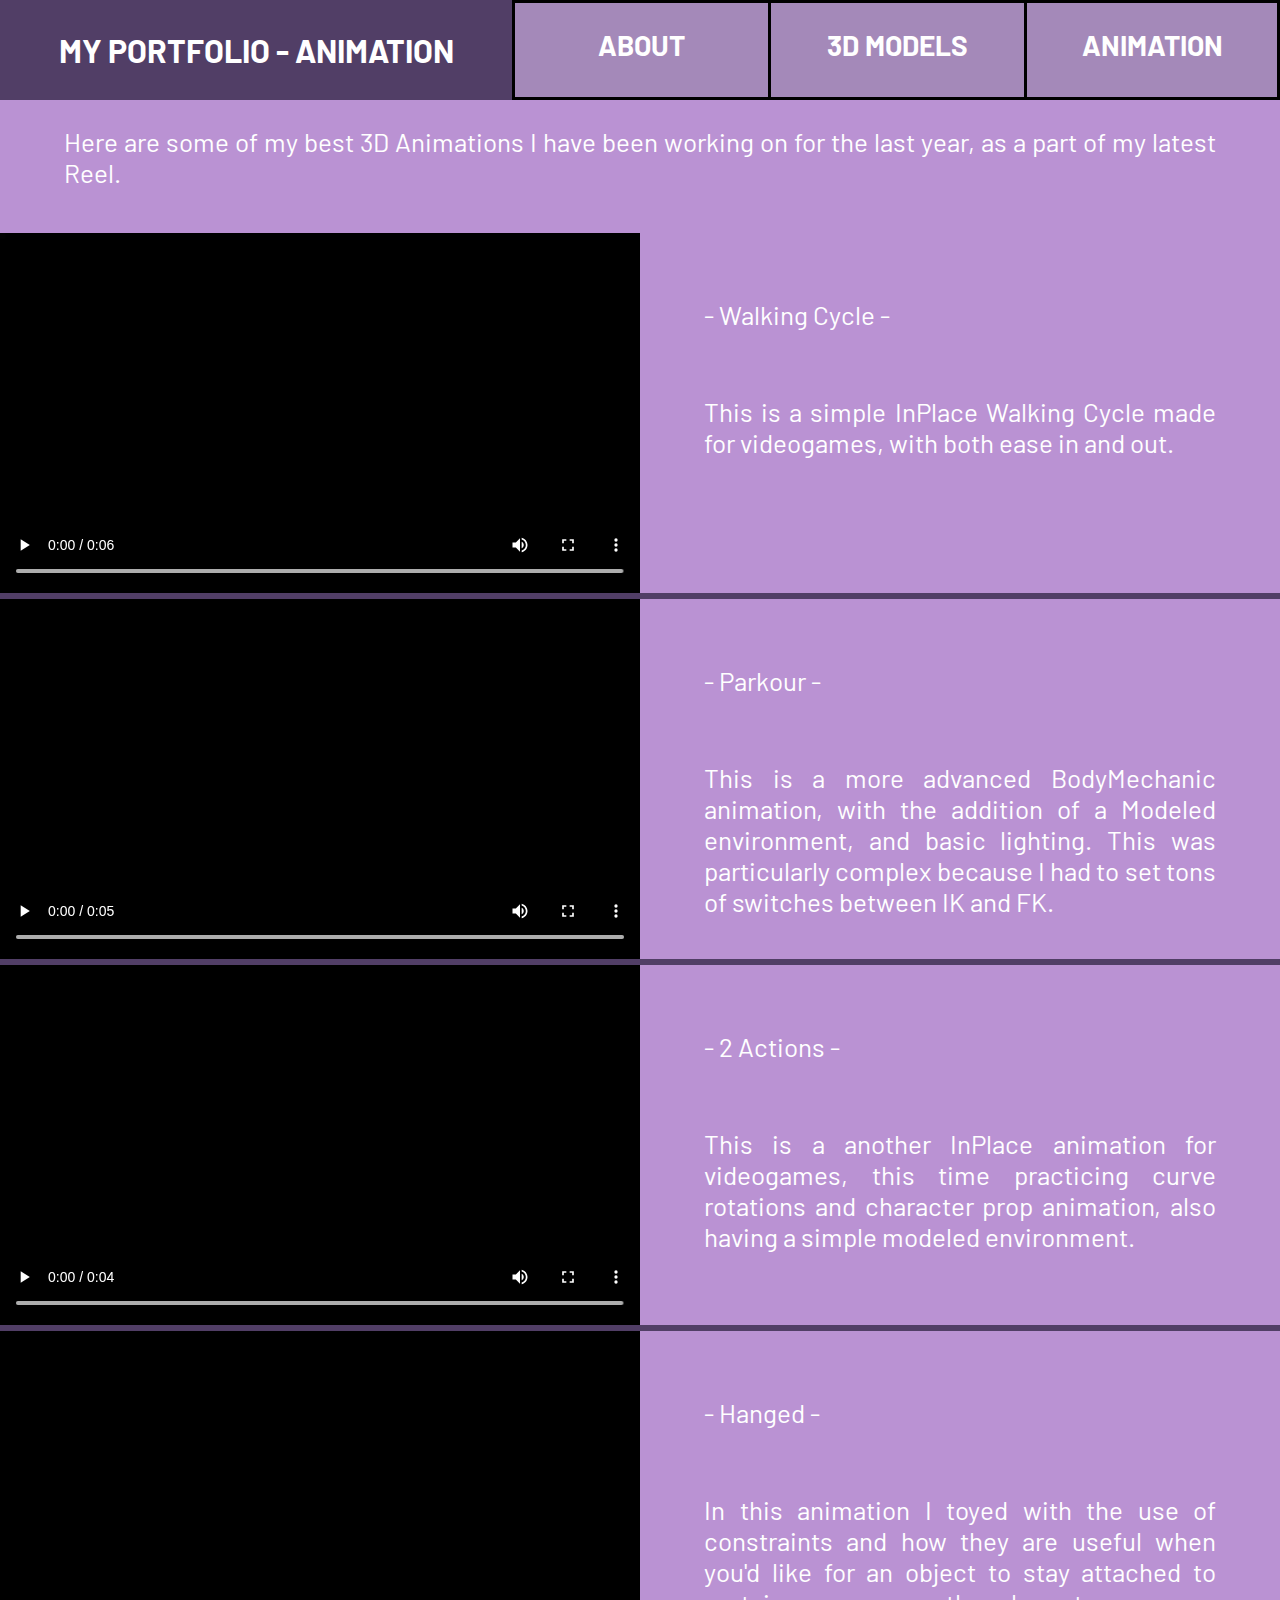
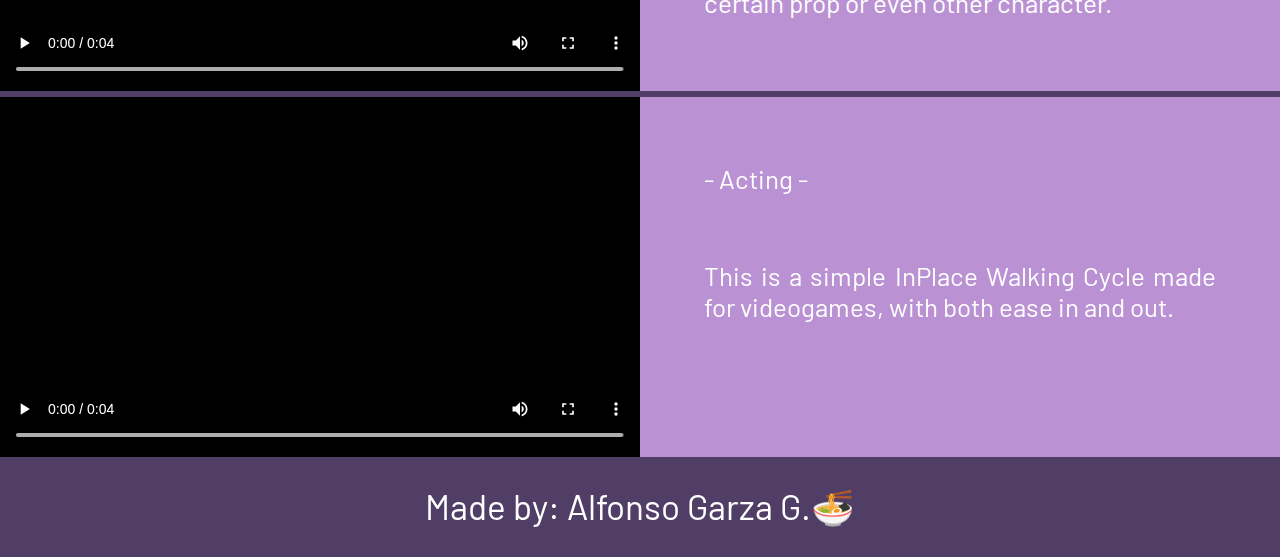
==== TrabajoFinal-AlfonsoGarza/Animation/animation.html @ d7aad099 "Add files via upload" ====
<!DOCTYPE html>
<html lang="en">
  <head>
    <meta charset="UTF-8" />
    <meta name="viewport" content="width=device-width, initial-scale=1.0" />
    <title>Alfonso's Animations</title>
    <link
      href="https://fonts.googleapis.com/css2?family=Barlow:wght@400;700&display=swap"
      rel="stylesheet"
    />
    <link rel="stylesheet" href="animation-style.css" />
  </head>
  <body id="app">
    <header id="header">
      <div class="wrapper">
        <h1>MY PORTFOLIO - ANIMATION</h1>
        <h1 id="button"><a href="../index.html"><h2 id="lonk">ABOUT</h2></a></h1>
        <h1 id="button"><a href="../3DModels/models.html"><h2 id="lonk">3D MODELS</h2></a></h1>
        <h1 id="buttonlast"><a href="animation.html"><h2 id="lonk">ANIMATION</h2></a></h1>
      </div>
    </header>

    <main>
        <p>Here are some of my best 3D Animations I have been working on for the last year, as a part of my latest Reel.</p>
        <br>
      <div class="videos">
       <div class="video-text">
        <video controls>
          <source src="../Animation/Vids/Walking Cycle.mp4" type="video/mp4">
       </video>
       <div>
       <p>
         - Walking Cycle -
       </p>
       <p>
        This is a simple InPlace Walking Cycle made for videogames, with both ease in and out.
      </p>
    </div>
     </div>
     <hr>
       <div class="video-text">
        <video controls>
          <source src="../Animation/Vids/Parkour.mp4" type="video/mp4">
       </video>
       <div>
       <p>
         - Parkour -
       </p>
       <p>
        This is a more advanced BodyMechanic animation, with the addition of a Modeled environment, and basic lighting. This was particularly complex because I had to set tons of switches between IK and FK.
      </p>
    </div>
     </div>
     <hr>
     <div class="video-text">
      <video controls>
        <source src="../Animation/Vids/2Actions.mp4" type="video/mp4">
     </video>
     <div>
     <p>
       - 2 Actions -
     </p>
     <p>
      This is a another InPlace animation for videogames, this time practicing curve rotations and character prop animation, also having a simple modeled environment.
    </p>
  </div>
   </div>
   <hr>
   <div class="video-text">
    <video controls>
      <source src="../Animation/Vids/Hanged.mp4" type="video/mp4">
   </video>
   <div>
   <p>
     - Hanged -
   </p>
   <p>
    In this animation I toyed with the use of constraints and how they are useful when you'd like for an object to stay attached to certain prop or even other character.
  </p>
</div>
 </div>
 <hr>
 <div class="video-text">
  <video controls>
    <source src="../Animation/Vids/Hanged.mp4" type="video/mp4">
 </video>
 <div>
 <p>
   - Acting -
 </p>
 <p>
  This is a simple InPlace Walking Cycle made for videogames, with both ease in and out.
</p>
</div>
</div>
    </div>
    
     
    </main>

    <footer id="footer">
      <div class="wrapper">
        <span class="textoFinal">
          Made by:  Alfonso Garza G.🍜
        </span>
      </div>
    </footer>
  </body>
</html>
---- TrabajoFinal-AlfonsoGarza/Animation/animation-style.css ----
*{
    box-sizing: border-box;
}

:root {
    --bg-01: #513e66;
    --bg-02: #ba92d3;
    --fg: #000;
    --hl: #a489b9;
    --ul: #8bbec2;
    --txt: #ffffff;
  }
body{
        font-family: 'Barlow', sans-serif;
        padding: 0;
        margin: 0;
        display: flex;
        flex-flow: column;
        min-height: 100vh;
        background-color: var(--bg-02);
        color: var(txt);
        
}

.wrapper{
    width: 100%;
    height: 100px;
    margin: auto;
    color: #ffffff;
    display: flex;
    flex-flow: row;
}

video{
    width: 50%;
}


.textoFinal{
    margin: auto;
}

.video-text{
    display: flex;
    flex-flow: row;
}

.videos p{
    display: block;
    width: 80%;
    text-align: justify;
    margin-block-start: 1em;
    margin-block-end: 0.89em;
    margin-inline-start: 0px;
    margin-inline-end: 0px;
    margin-left: 10%;
    margin-right: 10%;
    padding-top: 40px;
    text-anchor: start;
    color: var(--txt);

}

header{
    background-color: var(--bg-01);
    text-align: center;
    color: #ffffff;
    flex-flow: row;
    padding: 0%;
    width: 100%;

}
main{
    display: flex;
    flex-grow: 1;
    flex-flow: column;
}

a {
    text-align: center;
    text-decoration: none;
    color: var(--txt);
    margin: auto;
    height: 100%;
    margin-top: auto;
    margin-bottom: auto;
}

h1 {
    margin: auto;
}
h2{
    display: block;
    margin-block-start: 0.89em;
    margin-block-end: 0.89em;
    margin-inline-start: 0px;
    margin-inline-end: 0px;
    font-size: 28px;
}



#footer{
    background-color: var(--bg-01);
    text-align: center;
    height: 100px;
    font-size: 35px;
    color: #ffffff;
    
}

#button{
    padding: 0%;
    margin-top: 0%;
    border-style: solid;
    border-color: var(--fg);
    border-right: none;
    height: 100%;
    text-align: center;
    text-decoration: none;
    background-color: var(--hl);
    width: 20%;
    margin: 0%;
}

#buttonlast{
    padding: 0%;
    margin-top: 0%;
    height: 100%;
    border-style: solid;
    border-color: var(--fg);
    background-color: var(--hl);
    width: 20%;
    margin: 0%;
}




p{
    text-align: justify;
    align-items: center;
    width: 90%;
    margin-left: auto;
    margin-right: auto;
    color: black;
    font-size: 26px;
    color: var(--txt);
}

hr{
    border: solid;
    border-color: var(--bg-01);
    margin-top: 0%;
    margin-bottom: 0%;
}
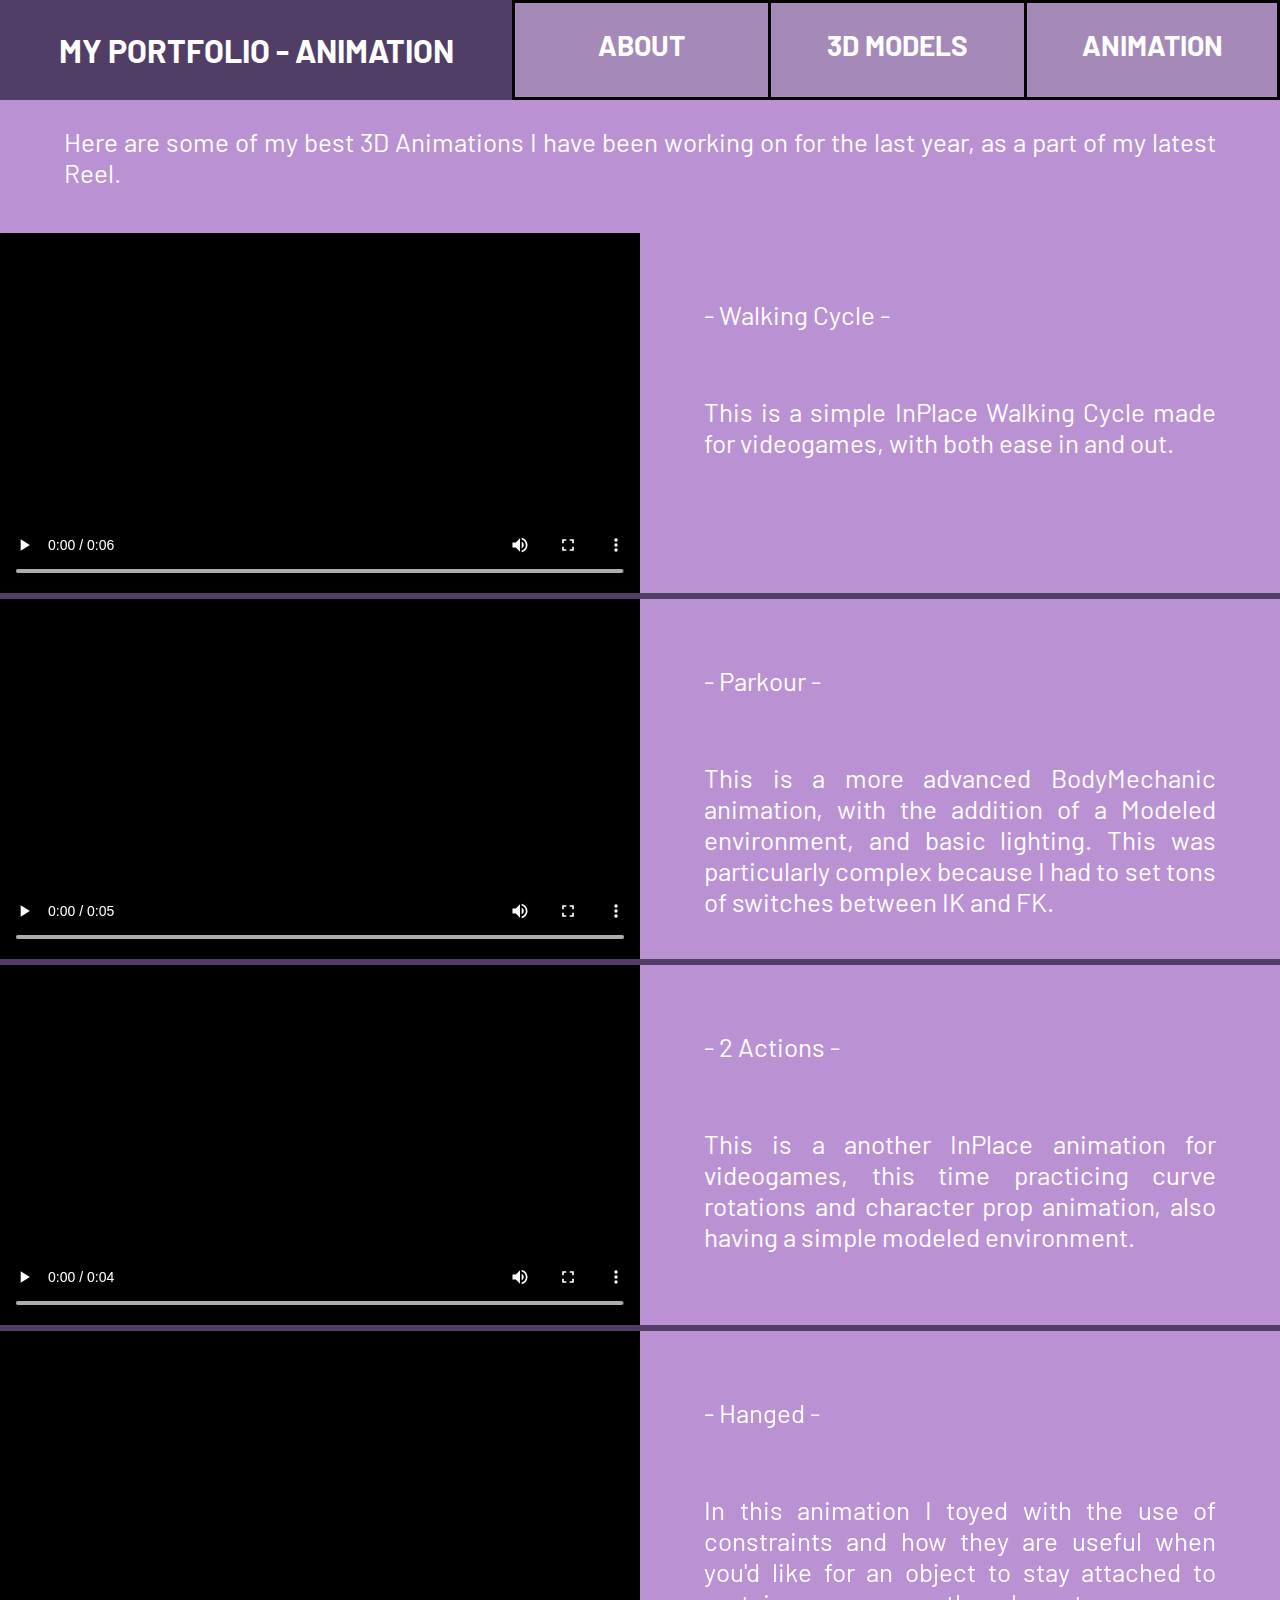
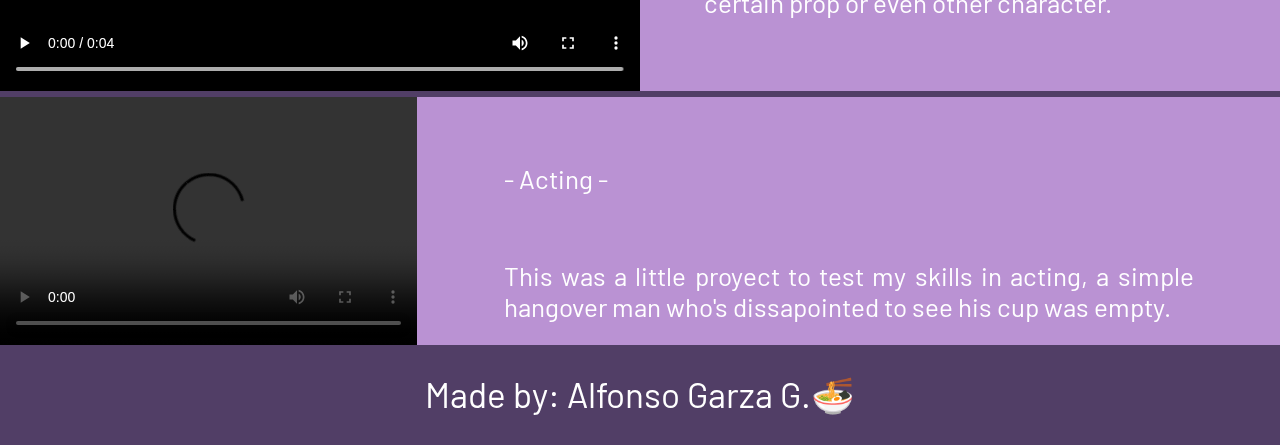
==== commit 6b6f894f: "Add files via upload" ====
--- a/TrabajoFinal-AlfonsoGarza/Animation/animation.html
+++ b/TrabajoFinal-AlfonsoGarza/Animation/animation.html
@@ -82,14 +82,14 @@
  <hr>
  <div class="video-text">
   <video controls>
-    <source src="../Animation/Vids/Hanged.mp4" type="video/mp4">
+    <source src="../Animation/Vids/Acting.mp4" type="video/mp4">
  </video>
  <div>
  <p>
    - Acting -
  </p>
  <p>
-  This is a simple InPlace Walking Cycle made for videogames, with both ease in and out.
+  This was a little proyect to test my skills in acting, a simple hangover man who's dissapointed to see his cup was empty.
 </p>
 </div>
 </div>
